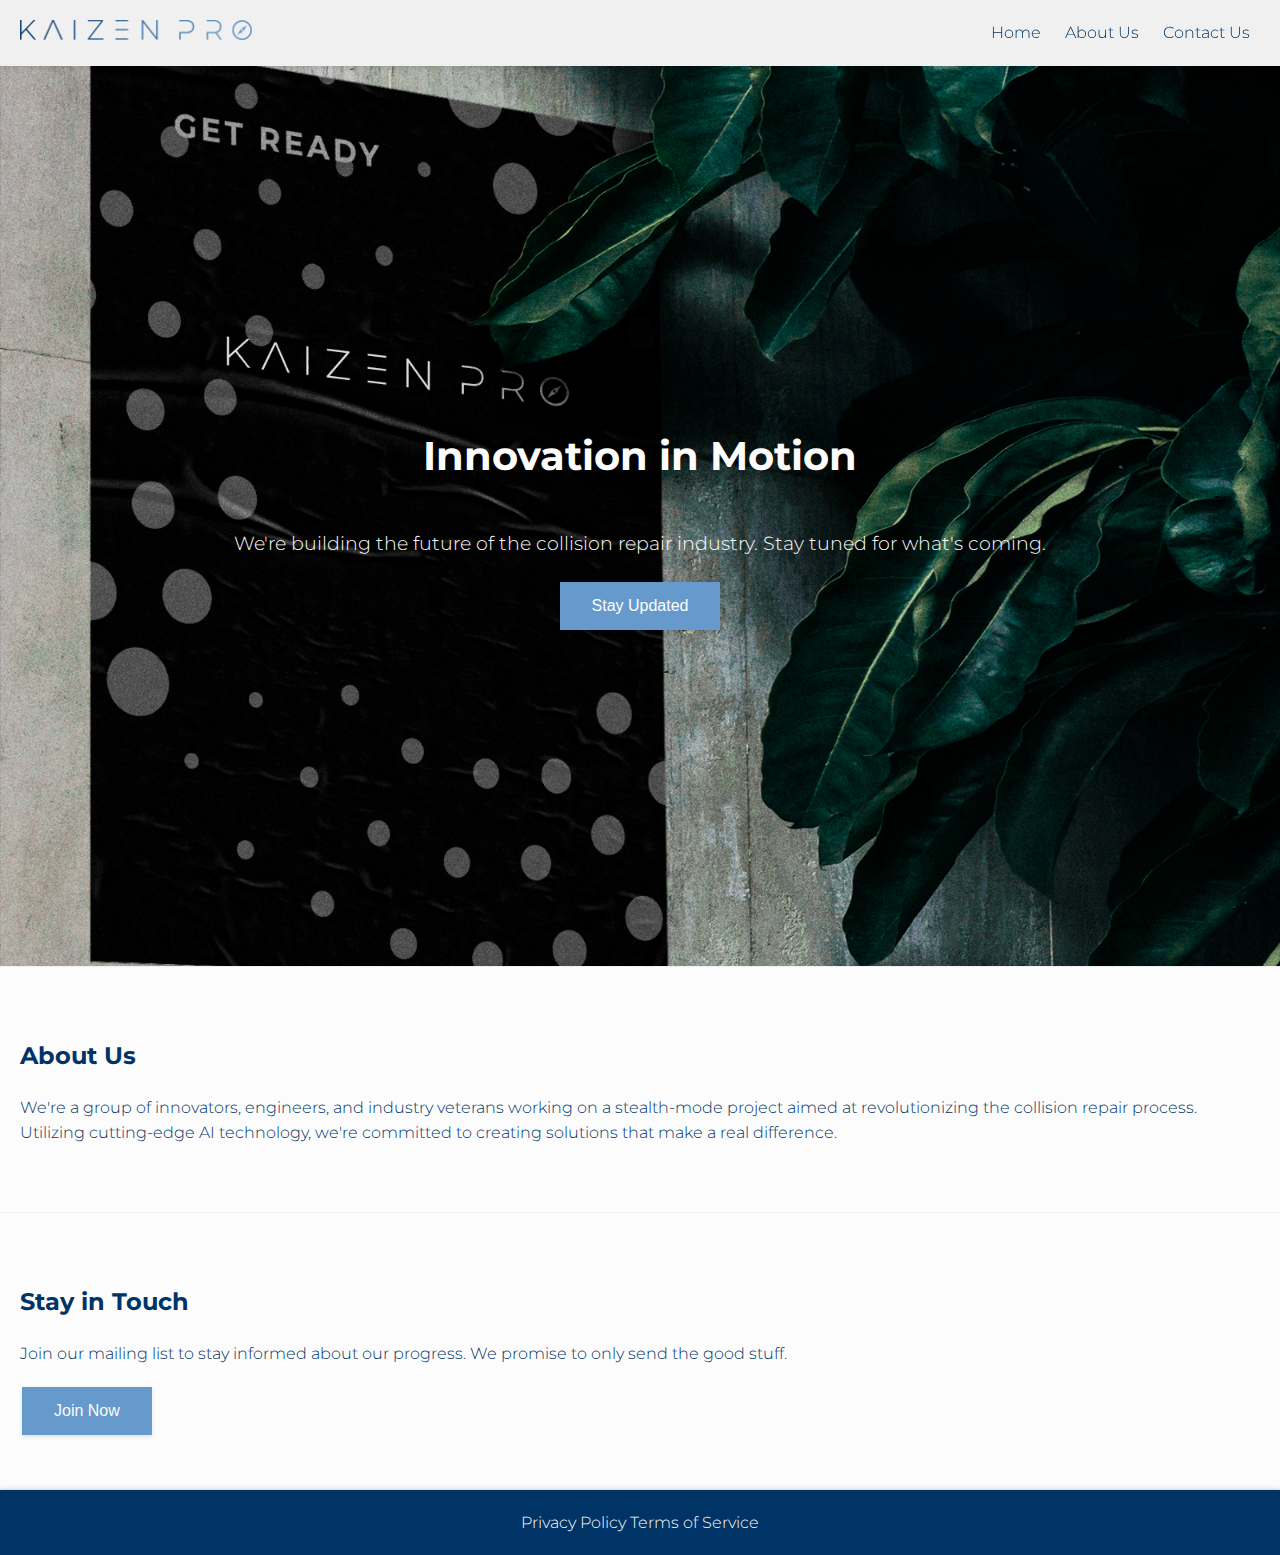
==== index.html @ f172ba3e "Coming soon site" ====
<!DOCTYPE html>
<html>
<head>
    <title>Your Company Name</title>
    <link rel="stylesheet" type="text/css" href="styles.css">
    <link href="https://fonts.googleapis.com/css2?family=Montserrat:wght@300&display=swap" rel="stylesheet">
</head>
<body>
    <header>
        <img src="logo.png" alt="Logo" class="logo">
        <nav>
            <a href="#home">Home</a>
            <a href="#about">About Us</a>
            <a href="#contact">Contact Us</a>
        </nav>
    </header>
    <section id="home">
        <h1>Innovation in Motion</h1>
        <p>We're building the future of the collision repair industry. Stay tuned for what's coming.</p>
        <button>Stay Updated</button>
    </section>
    <section id="about">
        <h2>About Us</h2>
        <p>We're a group of innovators, engineers, and industry veterans working on a stealth-mode project aimed at revolutionizing the collision repair process. Utilizing cutting-edge AI technology, we're committed to creating solutions that make a real difference.</p>
    </section>
    <section id="contact">
        <h2>Stay in Touch</h2>
        <p>Join our mailing list to stay informed about our progress. We promise to only send the good stuff.</p>
        <button>Join Now</button>
    </section>
    <footer>
        <a href="#privacy">Privacy Policy</a>
        <a href="#terms">Terms of Service</a>
    </footer>
</body>
</html>
---- styles.css ----
body {
    margin: 0;
    padding: 0;
    font-family: 'Montserrat', sans-serif;
    font-weight: 300;
    line-height: 1.6;
    background-color: #fcfcfc;
    color: #003366;
}

header {
    position: sticky;
    top: 0;
    display: flex;
    justify-content: space-between;
    padding: 20px;
    background-color: #F0F0F0;
    color: #003366;
    z-index: 1000;
    box-shadow: 0 2px 4px rgba(0, 0, 0, 0.1);
}

.logo {
    height: 20px;
    width: auto;
}

nav a {
    margin: 0 10px;
    color: #003366;
    text-decoration: none;
    transition: color 0.3s ease;
}

nav a:hover {
    color: #6699cc;
}

#home {
    background: url('background.png') no-repeat center center/cover;
    height: 100vh;
    display: flex;
    flex-direction: column;
    justify-content: center;
    align-items: center;
    color: #fcfcfc;
    text-align: center;
    padding: 0 20px;
}

#home h1 {
    font-size: 2.5em;
    margin-bottom: 0.5em;
}

#home p {
    font-size: 1.2em;
    margin-bottom: 1em;
}

button {
    background-color: #6699cc;
    border: none;
    color: #fcfcfc;
    padding: 15px 32px;
    text-align: center;
    text-decoration: none;
    display: inline-block;
    font-size: 16px;
    margin: 4px 2px;
    cursor: pointer;
    transition: background-color 0.3s ease, transform 0.3s ease;
    box-shadow: 0 2px 4px rgba(0, 0, 0, 0.1);
}

button:hover {
    background-color: #003366;
    transform: translateY(-2px);
}

button:active {
    transform: translateY(0);
}

section {
    padding: 50px 20px;
    border-bottom: 1px solid #F0F0F0;
}

footer {
    background-color: #003366;
    color: #fcfcfc;
    text-align: center;
    padding: 20px;
    box-shadow: 0 -2px 4px rgba(0, 0, 0, 0.1);
}

footer a {
    color: #fcfcfc;
    text-decoration: none;
}
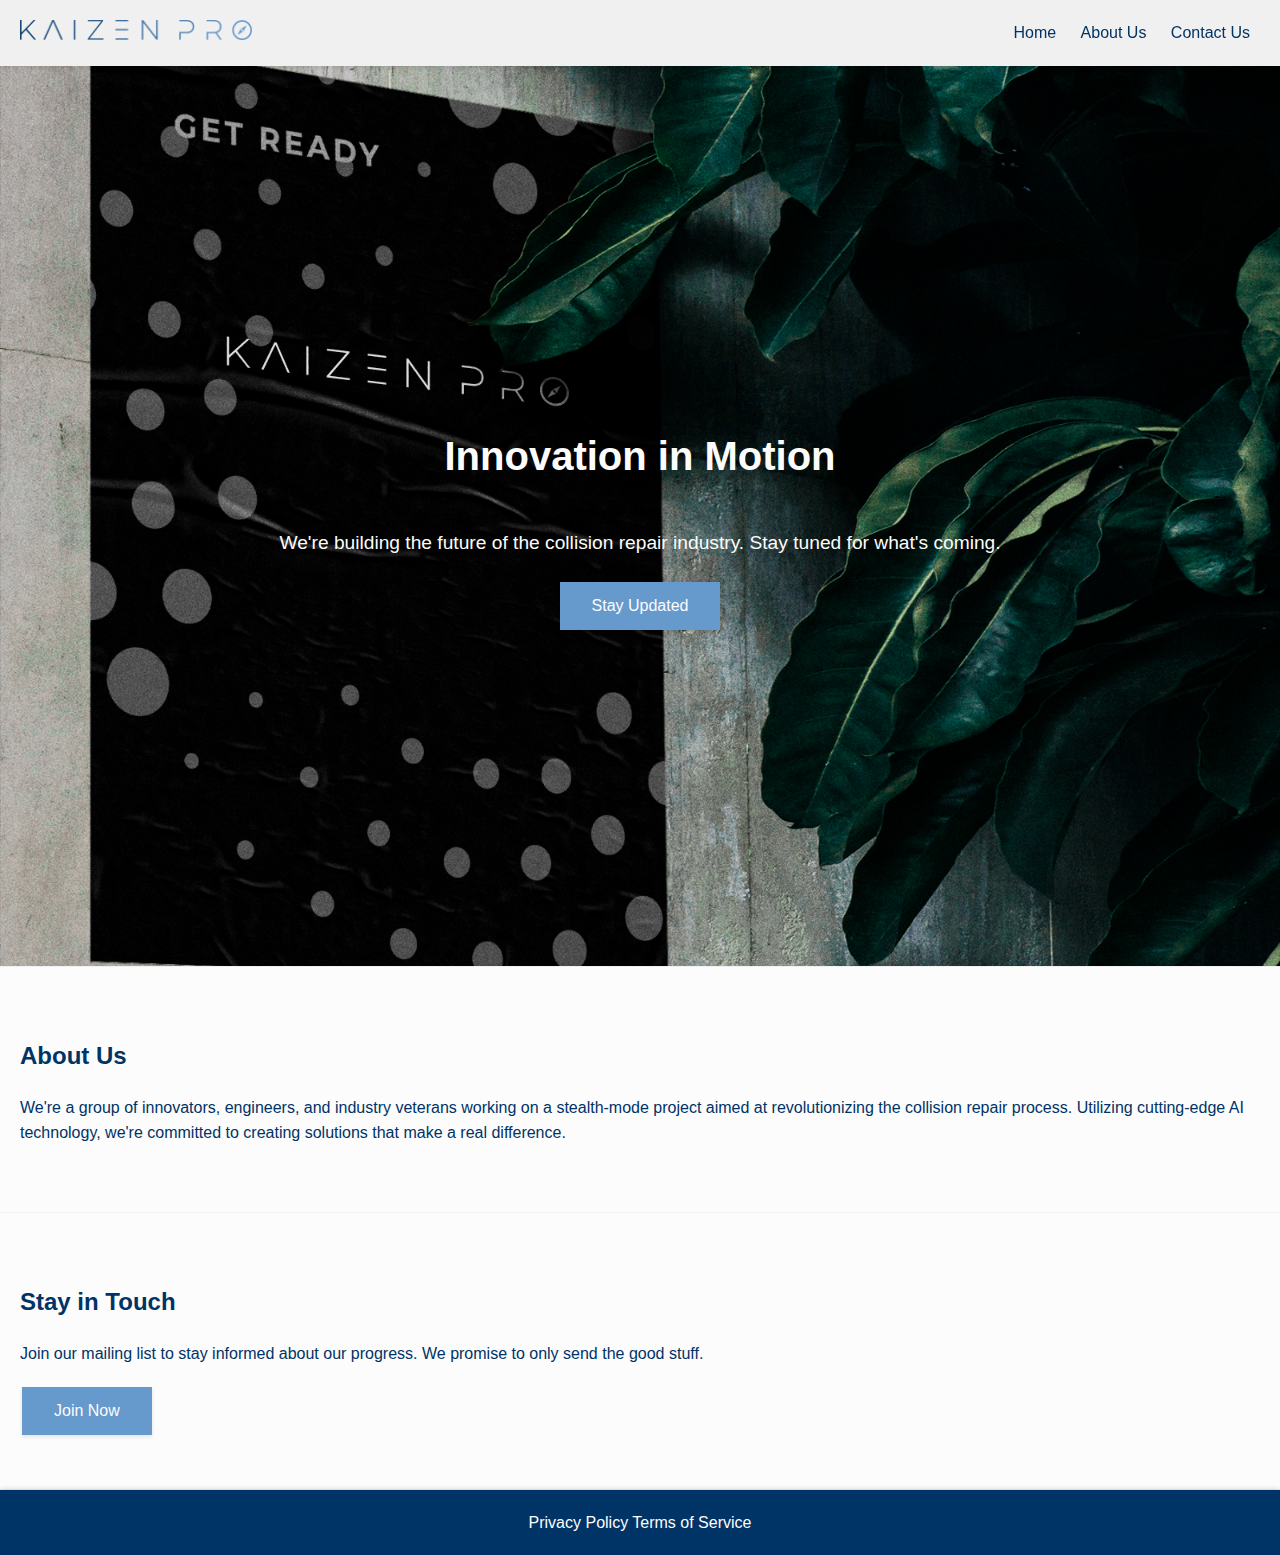
==== commit fa3fc5ba: "Formspree added" ====
--- a/index.html
+++ b/index.html
@@ -3,7 +3,6 @@
 <head>
     <title>Your Company Name</title>
     <link rel="stylesheet" type="text/css" href="styles.css">
-    <link href="https://fonts.googleapis.com/css2?family=Montserrat:wght@300&display=swap" rel="stylesheet">
 </head>
 <body>
     <header>
@@ -17,7 +16,7 @@
     <section id="home">
         <h1>Innovation in Motion</h1>
         <p>We're building the future of the collision repair industry. Stay tuned for what's coming.</p>
-        <button>Stay Updated</button>
+        <button id="open-modal">Stay Updated</button>
     </section>
     <section id="about">
         <h2>About Us</h2>
@@ -26,11 +25,30 @@
     <section id="contact">
         <h2>Stay in Touch</h2>
         <p>Join our mailing list to stay informed about our progress. We promise to only send the good stuff.</p>
-        <button>Join Now</button>
+        <button id="open-modal-2">Join Now</button>
     </section>
     <footer>
         <a href="#privacy">Privacy Policy</a>
         <a href="#terms">Terms of Service</a>
     </footer>
+
+    <!-- The Modal -->
+    <div id="myModal" class="modal">
+        <div class="modal-content">
+            <span class="close">&times;</span>
+            <form id="fs-frm" name="simple-contact-form" accept-charset="utf-8" action="https://formspree.io/f/xgejedop" method="post">
+                <fieldset id="fs-frm-inputs">
+                    <label for="full-name">Full Name</label>
+                    <input type="text" name="name" id="full-name" placeholder="First and Last" required="">
+                    <label for="email-address">Email Address</label>
+                    <input type="email" name="_replyto" id="email-address" placeholder="email@domain.tld" required="">
+                    <input type="hidden" name="_subject" id="email-subject" value="Contact Form Submission">
+                </fieldset>
+                <input type="submit" value="Submit">
+            </form>
+        </div>
+    </div>
+
+    <script src="scripts.js"></script>
 </body>
 </html>
--- a/styles.css
+++ b/styles.css
@@ -99,3 +99,77 @@
     color: #fcfcfc;
     text-decoration: none;
 }
+
+/* The Modal (background) */
+.modal {
+    display: none; /* Hidden by default */
+    position: fixed; /* Stay in place */
+    z-index: 1; /* Sit on top */
+    left: 0;
+    top: 0;
+    width: 100%; /* Full width */
+    height: 100%; /* Full height */
+    overflow: auto; /* Enable scroll if needed */
+    background-color: rgba(0,0,0,0.4); /* Black w/ opacity */
+}
+
+/* Modal Content/Box */
+.modal-content {
+    position: relative; /* Added to position the close button relative to this container */
+    background-color: #fcfcfc;
+    margin: 15% auto; /* 15% from the top and centered */
+    padding: 20px;
+    border: 1px solid #F0F0F0;
+    width: 50%; /* Reduced from 80% to 50% */
+    max-width: 500px; /* Maximum width of 500px */
+    font-family: 'Montserrat', sans-serif;
+    color: #003366;
+}
+
+/* The Close Button */
+.close {
+    position: absolute; /* Positioned absolutely within the modal-content container */
+    top: -10px; /* Positioned above the container */
+    right: 3px; /* Positioned to the right of the container */
+    color: #003366;
+    font-size: 28px;
+    font-weight: bold;
+    transition: color 0.3s ease;
+}
+
+.close:hover,
+.close:focus {
+    color: #6699cc;
+    text-decoration: none;
+    cursor: pointer;
+}
+
+/* Form Styles */
+#fs-frm input,
+#fs-frm textarea {
+    width: 100%;
+    box-sizing: border-box; /* Includes padding and border in the total width */
+    border: 1px solid #003366;
+    margin-bottom: 10px;
+    padding: 10px;
+}
+
+#fs-frm input[type="submit"] {
+    width: 99%;
+    box-sizing: border-box; /* Includes padding and border in the total width */
+    background-color: #6699cc;
+    border: none;
+    color: #fcfcfc;
+    padding: 15px 32px;
+    text-align: center;
+    text-decoration: none;
+    display: inline-block;
+    font-size: 16px;
+    margin: 4px 2px;
+    cursor: pointer;
+    transition: background-color 0.3s ease;
+}
+
+#fs-frm input[type="submit"]:hover {
+    background-color: #003366;
+}
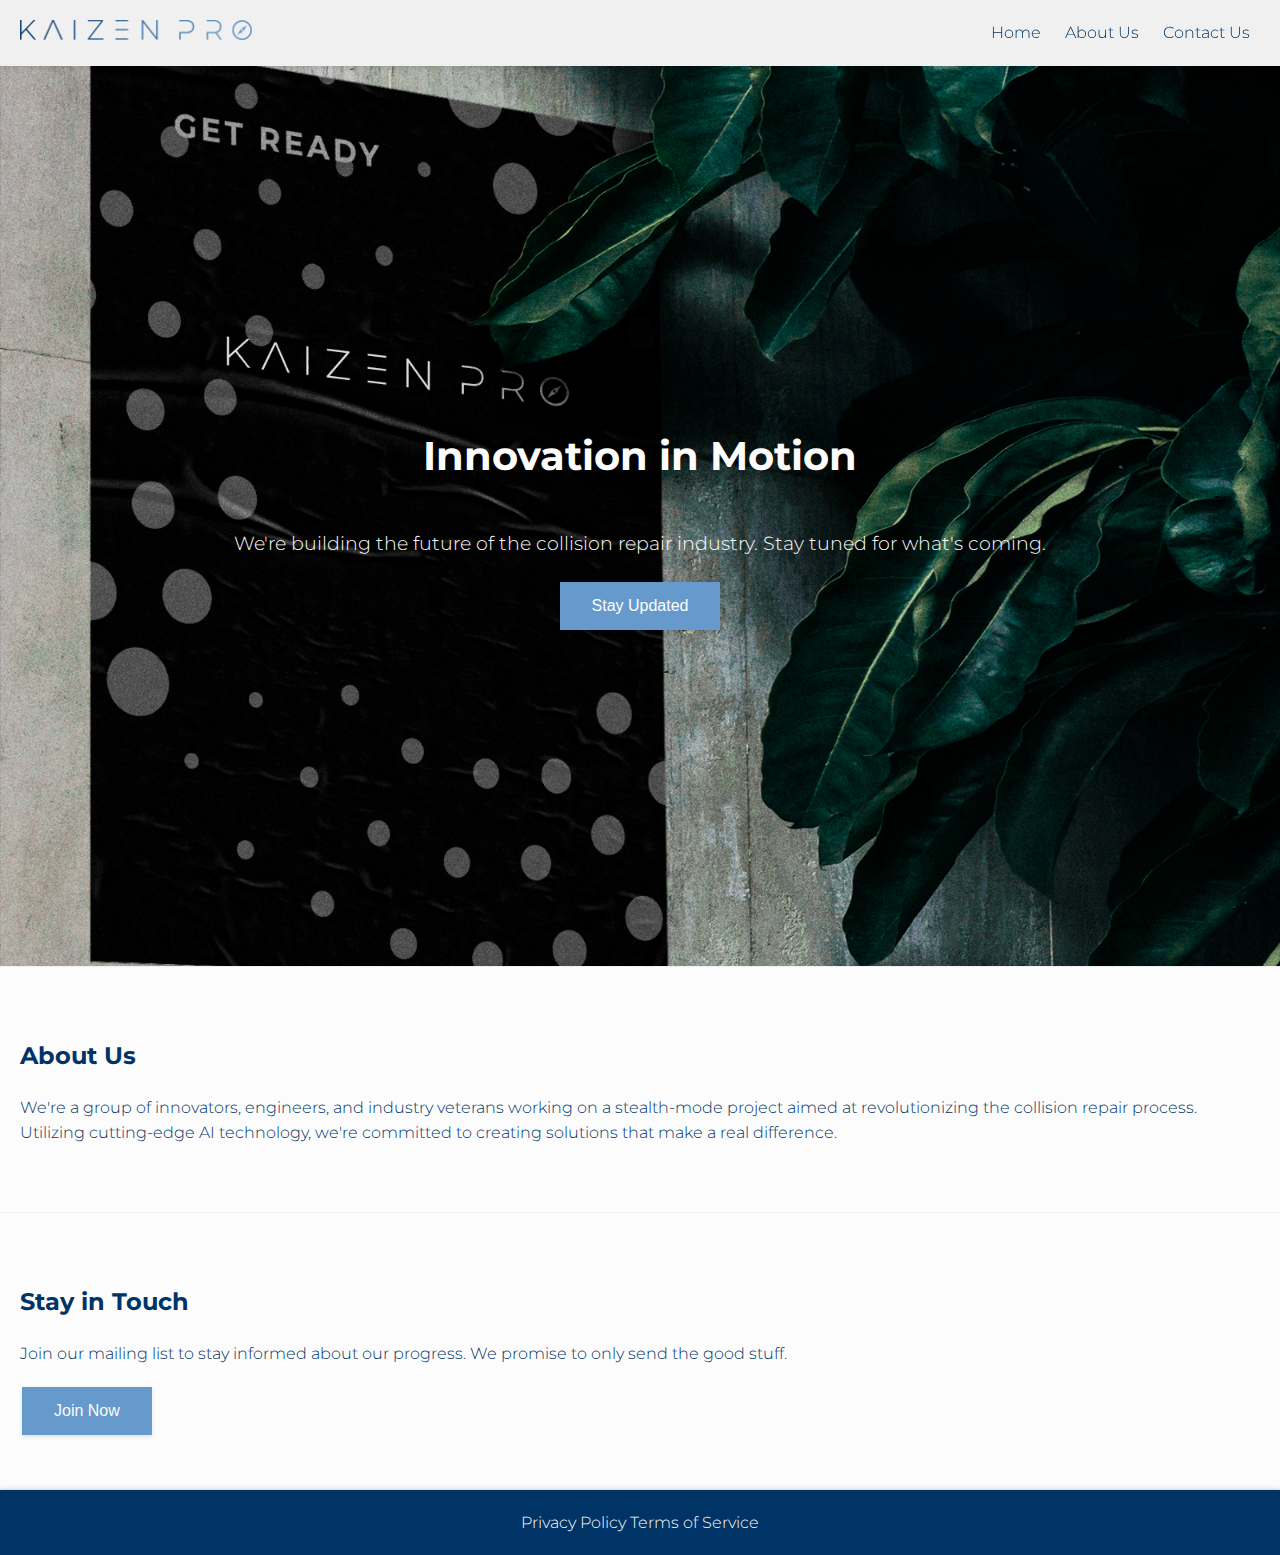
==== commit b715be5e: "Favicon" ====
--- a/index.html
+++ b/index.html
@@ -1,8 +1,10 @@
 <!DOCTYPE html>
 <html>
 <head>
-    <title>Your Company Name</title>
+    <title>Kaizen Pro</title>
     <link rel="stylesheet" type="text/css" href="styles.css">
+    <link href="https://fonts.googleapis.com/css2?family=Montserrat:wght@300&display=swap" rel="stylesheet">
+    <link rel="icon" href="favicon.png" type="image/x-icon">
 </head>
 <body>
     <header>
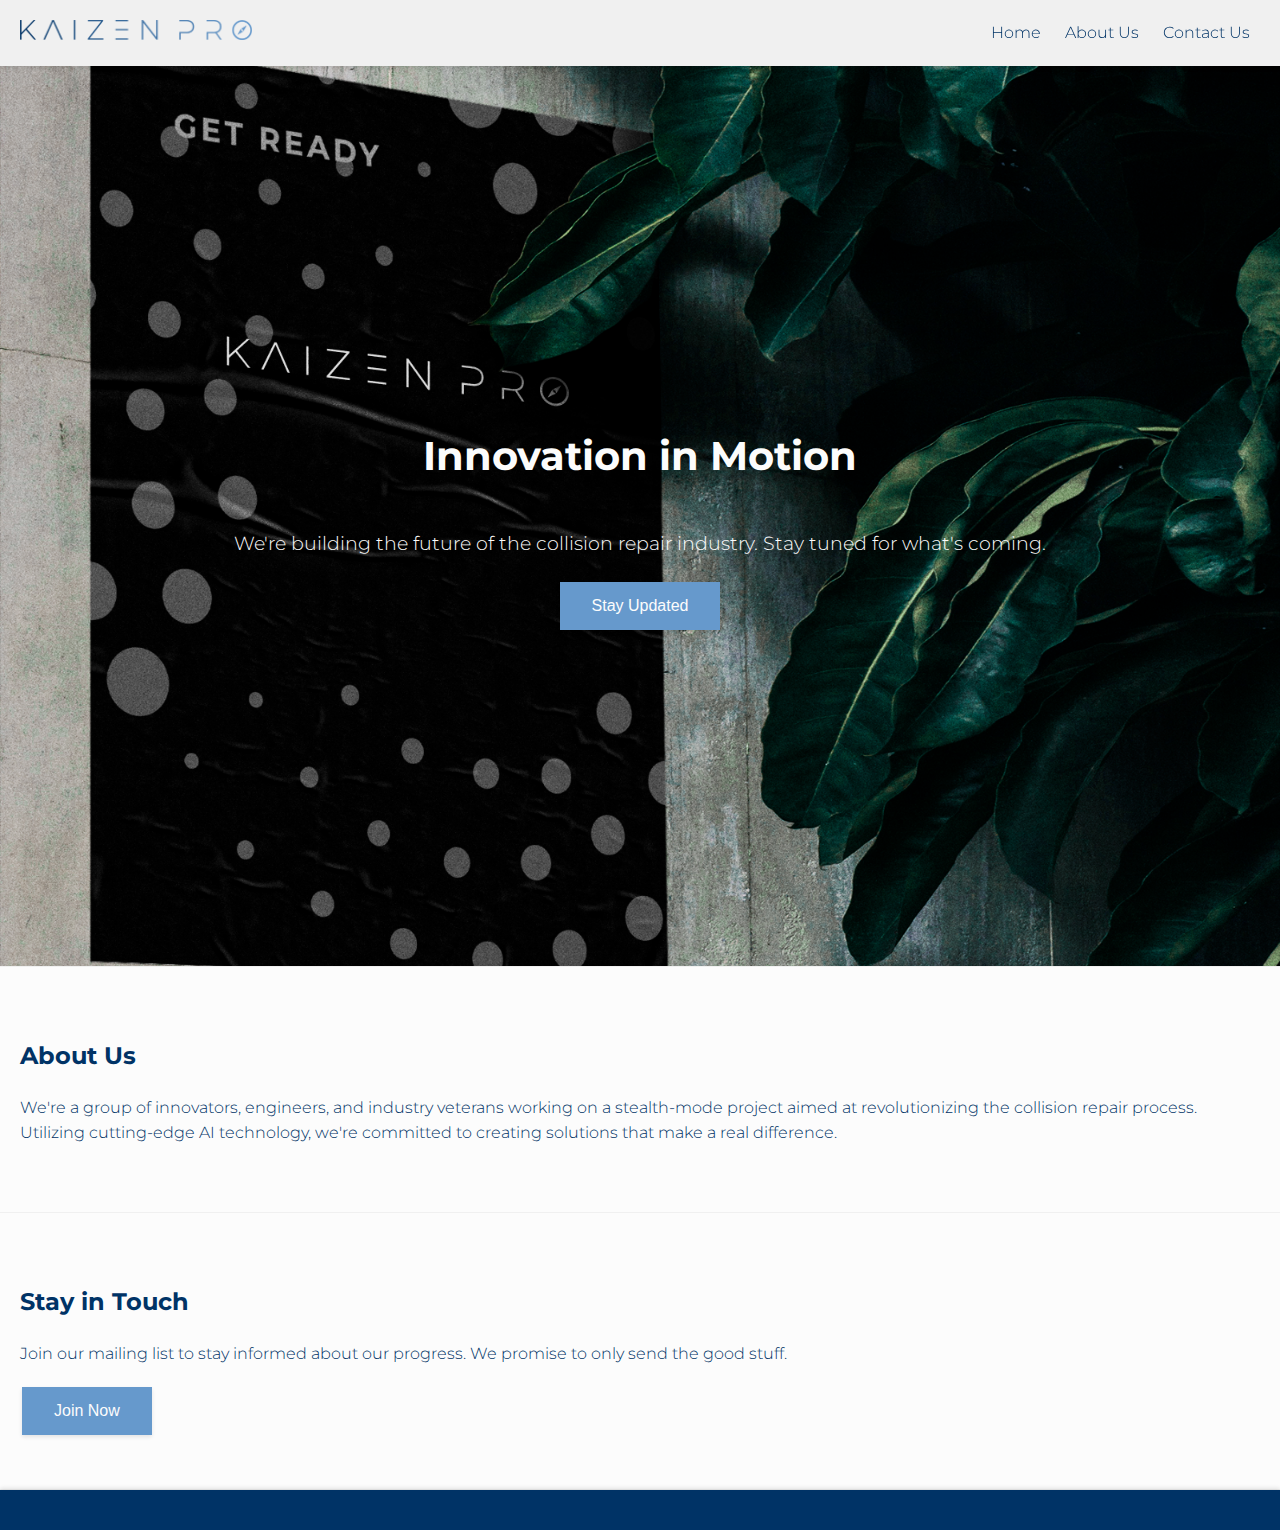
==== commit 41e7b9e7: "Hide privacy policy and tos" ====
--- a/index.html
+++ b/index.html
@@ -30,8 +30,8 @@
         <button id="open-modal-2">Join Now</button>
     </section>
     <footer>
-        <a href="#privacy">Privacy Policy</a>
-        <a href="#terms">Terms of Service</a>
+        <!-- <a href="#privacy">Privacy Policy</a>
+        <a href="#terms">Terms of Service</a> -->
     </footer>
 
     <!-- The Modal -->
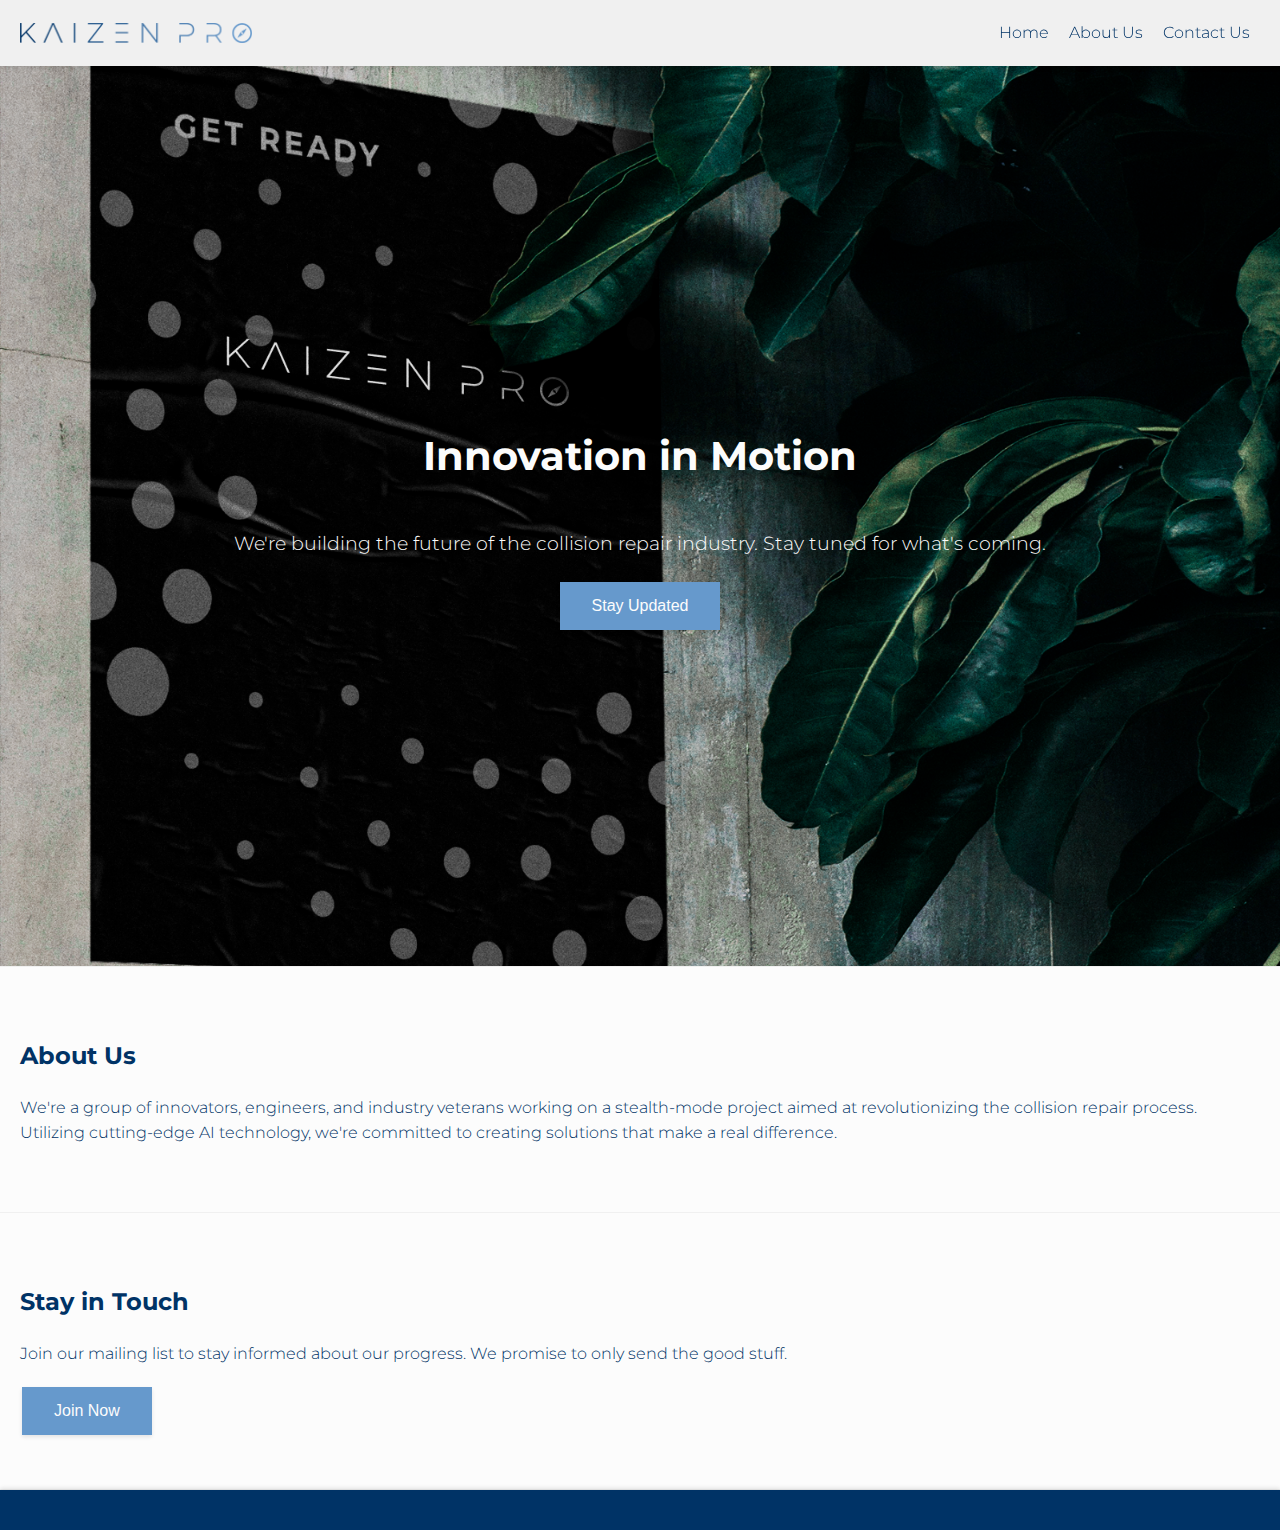
==== commit 13ef8922: "Hamburger menu added" ====
--- a/index.html
+++ b/index.html
@@ -5,15 +5,21 @@
     <link rel="stylesheet" type="text/css" href="styles.css">
     <link href="https://fonts.googleapis.com/css2?family=Montserrat:wght@300&display=swap" rel="stylesheet">
     <link rel="icon" href="favicon.png" type="image/x-icon">
+    <meta name="viewport" content="width=device-width, initial-scale=1.0">
 </head>
 <body>
     <header>
         <img src="logo.png" alt="Logo" class="logo">
-        <nav>
+        <nav id="navbar">
             <a href="#home">Home</a>
             <a href="#about">About Us</a>
             <a href="#contact">Contact Us</a>
         </nav>
+        <div class="hamburger" id="hamburger">
+            <div></div>
+            <div></div>
+            <div></div>
+        </div>
     </header>
     <section id="home">
         <h1>Innovation in Motion</h1>
--- a/styles.css
+++ b/styles.css
@@ -13,6 +13,7 @@
     top: 0;
     display: flex;
     justify-content: space-between;
+    align-items: center;
     padding: 20px;
     background-color: #F0F0F0;
     color: #003366;
@@ -25,6 +26,10 @@
     width: auto;
 }
 
+nav {
+    display: flex;
+}
+
 nav a {
     margin: 0 10px;
     color: #003366;
@@ -34,6 +39,61 @@
 
 nav a:hover {
     color: #6699cc;
+}
+
+.hamburger {
+    display: none;
+    flex-direction: column;
+    justify-content: space-around;
+    width: 2rem;
+    height: 2rem;
+    cursor: pointer;
+}
+
+.hamburger div {
+    width: 2rem;
+    height: 0.25rem;
+    background: #003366;
+}
+
+@media (max-width: 768px) {
+    body {
+        font-size: 18px;
+    }
+
+    .modal-content {
+        width: 90%; 
+        max-width: 400px;
+        margin-top: 20%; 
+    }
+
+    #home h1 {
+        font-size: 1.5em;
+    }
+
+    #home p {
+        font-size: 1em;
+    }
+
+    header {
+        flex-direction: row;
+        flex-wrap: wrap;
+        justify-content: space-between;
+    }
+
+    nav {
+        display: none;
+        width: 100%;
+    }
+
+    .hamburger {
+        display: flex;
+    }
+
+    nav a {
+        display: block;
+        padding: 10px;
+    }
 }
 
 #home {
@@ -104,7 +164,7 @@
 .modal {
     display: none; /* Hidden by default */
     position: fixed; /* Stay in place */
-    z-index: 1; /* Sit on top */
+    z-index: 2001; /* Sit on top */
     left: 0;
     top: 0;
     width: 100%; /* Full width */
@@ -155,7 +215,7 @@
 }
 
 #fs-frm input[type="submit"] {
-    width: 99%;
+    width: 100%;
     box-sizing: border-box; /* Includes padding and border in the total width */
     background-color: #6699cc;
     border: none;
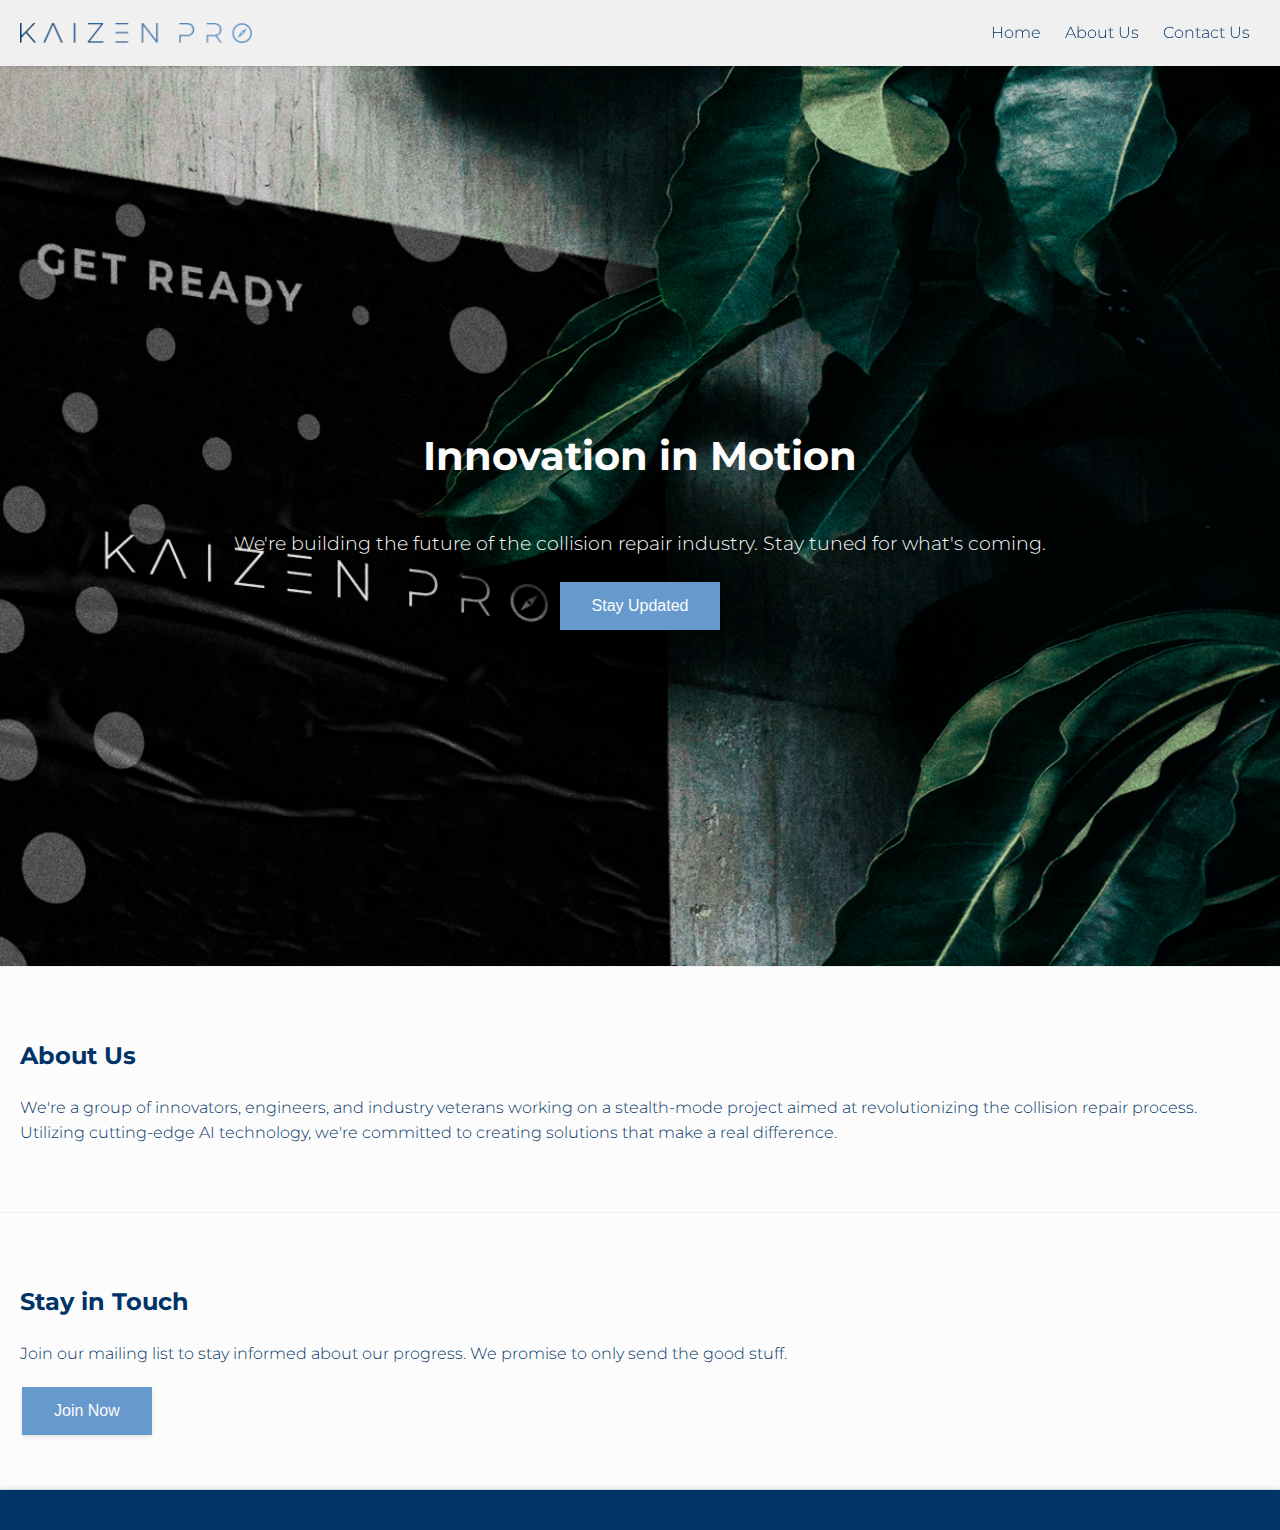
==== commit 30456ac0: "hamburger menu fix" ====
--- a/index.html
+++ b/index.html
@@ -10,16 +10,17 @@
 <body>
     <header>
         <img src="logo.png" alt="Logo" class="logo">
+        
+        <div class="hamburger" id="hamburger">
+            <div></div>
+            <div></div>
+            <div></div>
+        </div>
         <nav id="navbar">
             <a href="#home">Home</a>
             <a href="#about">About Us</a>
             <a href="#contact">Contact Us</a>
         </nav>
-        <div class="hamburger" id="hamburger">
-            <div></div>
-            <div></div>
-            <div></div>
-        </div>
     </header>
     <section id="home">
         <h1>Innovation in Motion</h1>
--- a/styles.css
+++ b/styles.css
@@ -94,7 +94,10 @@
         display: block;
         padding: 10px;
     }
-}
+
+}
+
+
 
 #home {
     background: url('background.png') no-repeat center center/cover;
